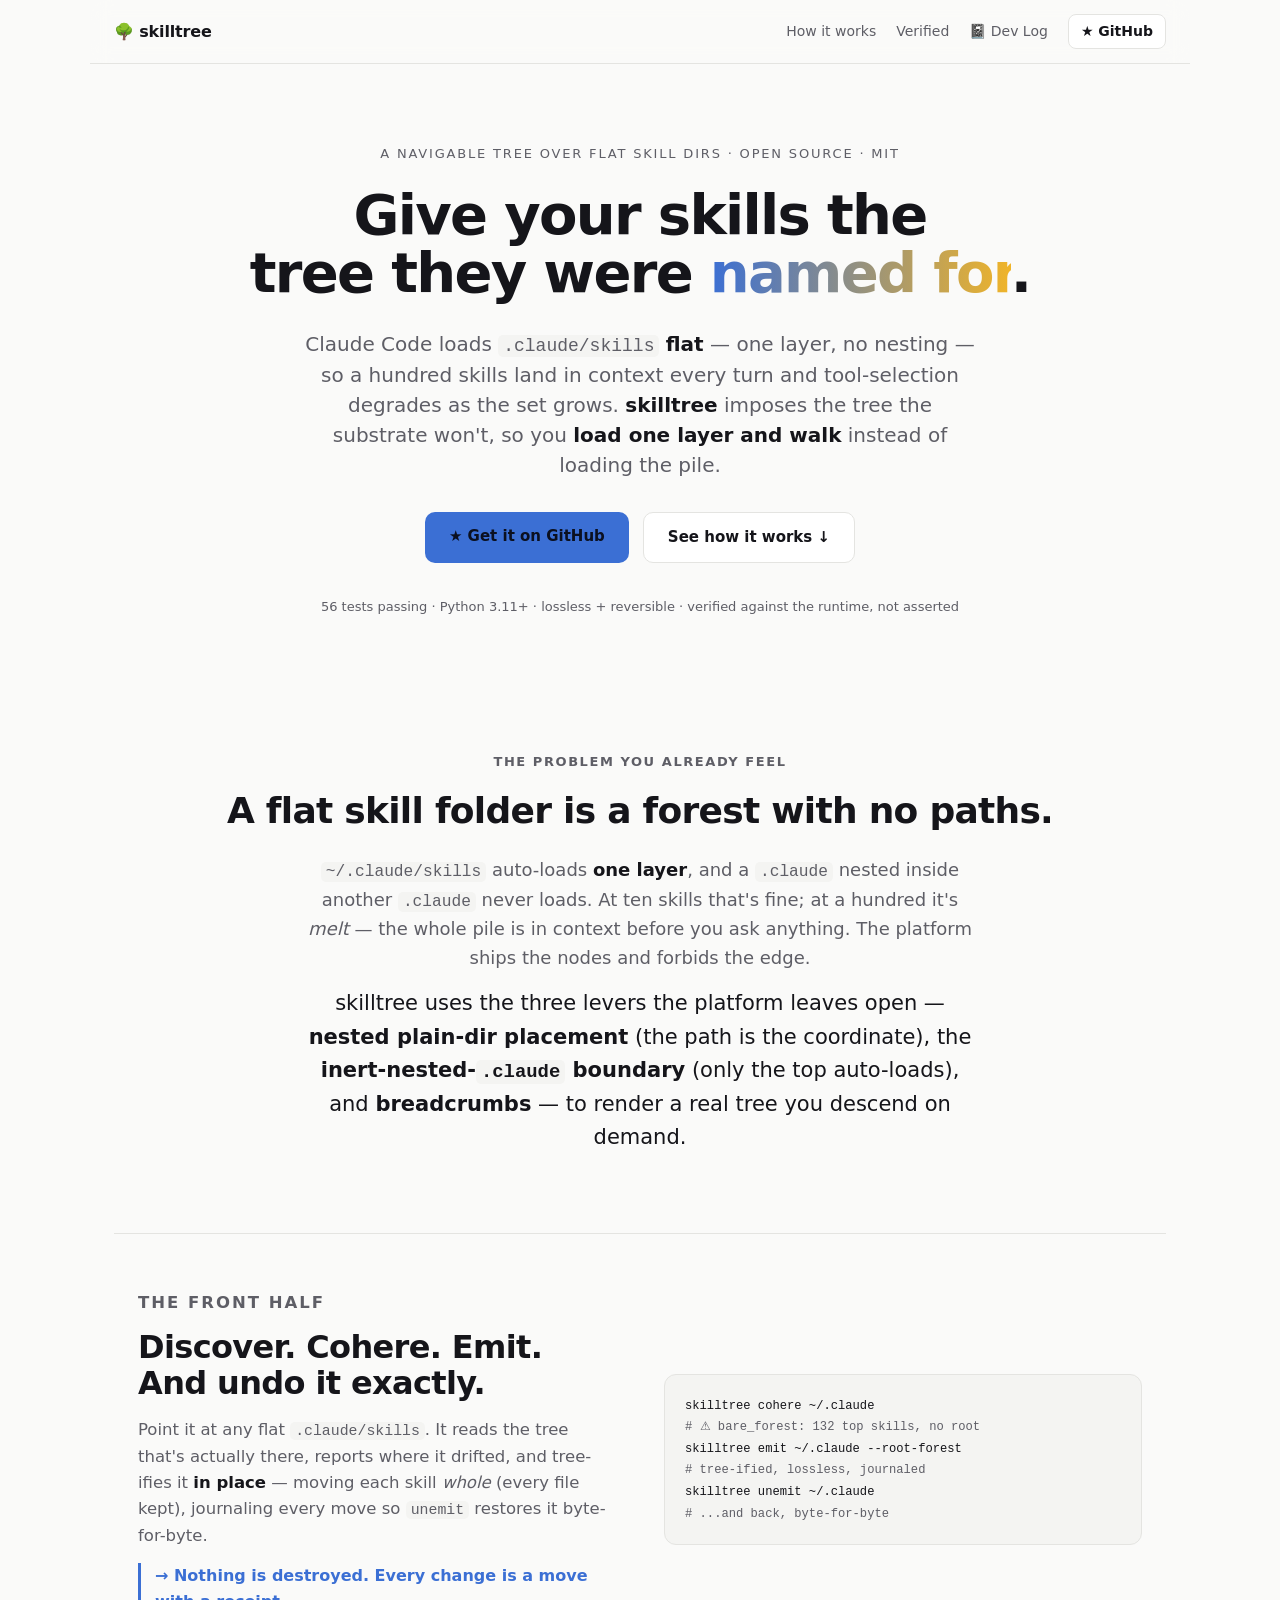
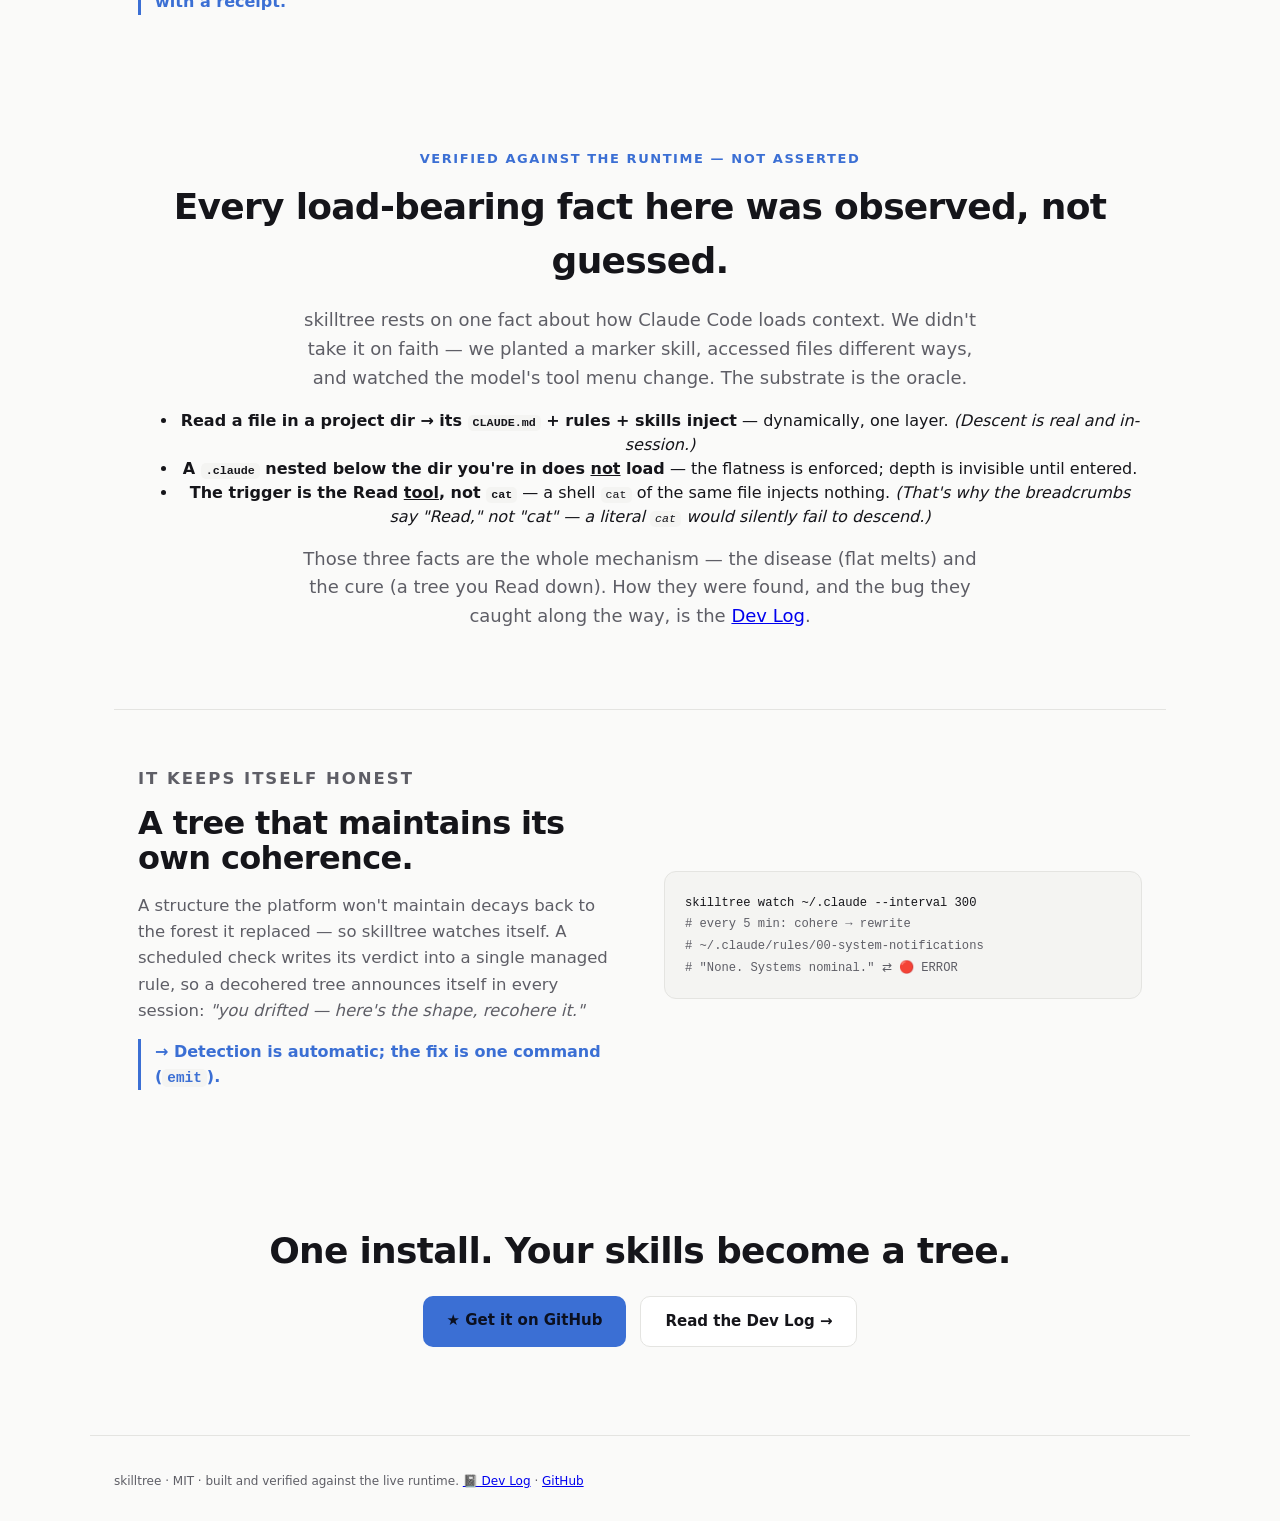
==== site/index.html @ a42d917c "Add site: landing page + Dev Log (the metaformal-test build story) A static site (reuses the design " ====
<!DOCTYPE html>
<html lang="en">
<head>
  <meta charset="utf-8"/>
  <meta name="viewport" content="width=device-width, initial-scale=1"/>
  <title>skilltree — give your skills the tree they were named for</title>
  <meta name="description" content="Claude Code loads .claude/skills flat — one layer, no nesting — so a big skill library melts into context every turn. skilltree imposes the tree the substrate won't, and keeps it coherent."/>
  <link rel="stylesheet" href="style.css"/>
</head>
<body>

  <nav class="topnav">
    <a class="brand" href="index.html">🌳 skilltree</a>
    <div class="topnav-links">
      <a href="#how">How it works</a>
      <a href="#verified">Verified</a>
      <a href="blog.html">📓 Dev Log</a>
      <a class="gh" href="https://github.com/sancovp/skilltree" target="_blank" rel="noopener">★ GitHub</a>
    </div>
  </nav>

  <!-- ── HERO ───────────────────────────────────────────────────── -->
  <header class="hero">
    <p class="eyebrow">A navigable tree over flat skill dirs · open source · MIT</p>
    <h1 class="hero-h1">Give your skills the<br/>tree they were <span class="grad">named for</span>.</h1>
    <p class="hero-sub">
      Claude Code loads <code>.claude/skills</code> <b>flat</b> — one layer, no nesting — so a hundred
      skills land in context every turn and tool-selection degrades as the set grows. <b>skilltree</b>
      imposes the tree the substrate won't, so you <b>load one layer and walk</b> instead of loading the pile.
    </p>
    <div class="cta-row">
      <a class="btn btn-primary" href="https://github.com/sancovp/skilltree" target="_blank" rel="noopener">★ Get it on GitHub</a>
      <a class="btn btn-ghost" href="#how">See how it works ↓</a>
    </div>
    <p class="proof-line">56 tests passing · Python 3.11+ · lossless + reversible · verified against the runtime, not asserted</p>
  </header>

  <main>

    <!-- ── THE TURN ─────────────────────────────────────────────── -->
    <section class="band turn" id="how">
      <p class="kicker">The problem you already feel</p>
      <h2 class="band-h">A flat skill folder is a forest with no paths.</h2>
      <p class="lede">
        <code>~/.claude/skills</code> auto-loads <b>one layer</b>, and a <code>.claude</code> nested inside
        another <code>.claude</code> never loads. At ten skills that's fine; at a hundred it's <i>melt</i> —
        the whole pile is in context before you ask anything. The platform ships the nodes and forbids the edge.
      </p>
      <p class="lede big">
        skilltree uses the three levers the platform leaves open — <b>nested plain-dir placement</b> (the path
        is the coordinate), the <b>inert-nested-<code>.claude</code> boundary</b> (only the top auto-loads), and
        <b>breadcrumbs</b> — to render a real tree you descend on demand.
      </p>
    </section>

    <!-- ── THE FIX ──────────────────────────────────────────────── -->
    <section class="feat">
      <div class="feat-text">
        <p class="kicker">The front half</p>
        <h2>Discover. Cohere. Emit.<br/>And undo it exactly.</h2>
        <p>
          Point it at any flat <code>.claude/skills</code>. It reads the tree that's actually there,
          reports where it drifted, and tree-ifies it <b>in place</b> — moving each skill <i>whole</i>
          (every file kept), journaling every move so <code>unemit</code> restores it byte-for-byte.
        </p>
        <p class="benefit-tag">→ Nothing is destroyed. Every change is a move with a receipt.</p>
      </div>
      <div class="feat-code">
<pre><code>skilltree cohere ~/.claude
<span class="cmt"># ⚠ bare_forest: 132 top skills, no root</span>
skilltree emit ~/.claude --root-forest
<span class="cmt"># tree-ified, lossless, journaled</span>
skilltree unemit ~/.claude
<span class="cmt"># ...and back, byte-for-byte</span></code></pre>
      </div>
    </section>

    <!-- ── VERIFIED ─────────────────────────────────────────────── -->
    <section class="band" id="verified">
      <p class="kicker">Verified against the runtime — not asserted</p>
      <h2 class="band-h">Every load-bearing fact here was observed, not guessed.</h2>
      <p class="lede">
        skilltree rests on one fact about how Claude Code loads context. We didn't take it on faith —
        we planted a marker skill, accessed files different ways, and watched the model's tool menu change.
        The substrate is the oracle.
      </p>
      <ul class="checklist">
        <li><b>Read a file in a project dir → its <code>CLAUDE.md</code> + rules + skills inject</b> — dynamically, one layer. <i>(Descent is real and in-session.)</i></li>
        <li><b>A <code>.claude</code> nested below the dir you're in does <u>not</u> load</b> — the flatness is enforced; depth is invisible until entered.</li>
        <li><b>The trigger is the Read <u>tool</u>, not <code>cat</code></b> — a shell <code>cat</code> of the same file injects nothing. <i>(That's why the breadcrumbs say "Read," not "cat" — a literal <code>cat</code> would silently fail to descend.)</i></li>
      </ul>
      <p class="lede">
        Those three facts are the whole mechanism — the disease (flat melts) and the cure (a tree you Read down).
        How they were found, and the bug they caught along the way, is the <a href="blog.html">Dev Log</a>.
      </p>
    </section>

    <!-- ── SELF-MANAGEMENT ──────────────────────────────────────── -->
    <section class="feat">
      <div class="feat-text">
        <p class="kicker">It keeps itself honest</p>
        <h2>A tree that maintains its own coherence.</h2>
        <p>
          A structure the platform won't maintain decays back to the forest it replaced — so skilltree
          watches itself. A scheduled check writes its verdict into a single managed rule, so a
          decohered tree announces itself in every session: <i>"you drifted — here's the shape, recohere it."</i>
        </p>
        <p class="benefit-tag">→ Detection is automatic; the fix is one command (<code>emit</code>).</p>
      </div>
      <div class="feat-code">
<pre><code>skilltree watch ~/.claude --interval 300
<span class="cmt"># every 5 min: cohere → rewrite</span>
<span class="cmt"># ~/.claude/rules/00-system-notifications</span>
<span class="cmt"># "None. Systems nominal." ⇄ 🔴 ERROR</span></code></pre>
      </div>
    </section>

    <!-- ── CTA ──────────────────────────────────────────────────── -->
    <section class="band cta-band">
      <h2 class="band-h">One install. Your skills become a tree.</h2>
      <div class="cta-row">
        <a class="btn btn-primary" href="https://github.com/sancovp/skilltree" target="_blank" rel="noopener">★ Get it on GitHub</a>
        <a class="btn btn-ghost" href="blog.html">Read the Dev Log →</a>
      </div>
    </section>

  </main>

  <footer>
    <p>skilltree · MIT · built and verified against the live runtime. <a href="blog.html">📓 Dev Log</a> · <a href="https://github.com/sancovp/skilltree" target="_blank" rel="noopener">GitHub</a></p>
  </footer>

</body>
</html>
---- site/style.css ----
:root {
  --bg: #0f1014; --panel: #16181f; --panel2: #1c1f28; --border: #2a2e3a;
  --text: #e8e8ec; --muted: #9a9ca6; --accent: #6ea8fe;
  --done: #16a34a; --prog: #3b6fd4; --plan: #6b6f7a;
}
@media (prefers-color-scheme: light) {
  :root { --bg:#fafaf9; --panel:#fff; --panel2:#f4f4f2; --border:#e4e4e1;
          --text:#15151a; --muted:#5e5e66; --accent:#3b6fd4; }
}
:root { --gold:#f0b429; --glyphbg:#15110a; }
* { box-sizing: border-box; }
body {
  margin: 0; background: var(--bg); color: var(--text);
  font-family: ui-sans-serif, system-ui, -apple-system, "Segoe UI", Roboto, sans-serif;
  line-height: 1.5;
}
main { max-width: 1100px; margin: 0 auto; padding: 24px; }

/* ── Top nav ──────────────────────────────────────────────────── */
.topnav {
  position: sticky; top: 0; z-index: 50;
  display: flex; align-items: center; justify-content: space-between;
  max-width: 1100px; margin: 0 auto; padding: 14px 24px;
  background: color-mix(in srgb, var(--bg) 82%, transparent);
  backdrop-filter: blur(10px); border-bottom: 1px solid var(--border);
}
.topnav .brand { font-weight: 800; font-size: 16px; color: var(--text); text-decoration: none; letter-spacing: -0.01em; }
.topnav-links { display: flex; align-items: center; gap: 20px; }
.topnav-links a { color: var(--muted); text-decoration: none; font-size: 14px; }
.topnav-links a:hover { color: var(--text); }
.topnav-links a.gh {
  color: var(--text); font-weight: 700; border: 1px solid var(--border);
  border-radius: 8px; padding: 6px 12px; background: var(--panel);
}
.topnav-links a.gh:hover { border-color: var(--accent); }

/* ── Hero ─────────────────────────────────────────────────────── */
.hero { max-width: 920px; margin: 0 auto; padding: 80px 24px 48px; text-align: center; }
.eyebrow { font-size: 13px; text-transform: uppercase; letter-spacing: .14em; color: var(--muted); margin: 0 0 22px; }
.hero-h1 { margin: 0; font-size: 56px; line-height: 1.05; font-weight: 800; letter-spacing: -0.03em; }
.grad { background: linear-gradient(90deg, var(--accent), var(--gold)); -webkit-background-clip: text; background-clip: text; color: transparent; }
.hero-sub { margin: 26px auto 32px; max-width: 680px; font-size: 20px; line-height: 1.5; color: var(--muted); }
.hero-sub b { color: var(--text); }
.cta-row { display: flex; gap: 14px; justify-content: center; flex-wrap: wrap; }
.btn { display: inline-block; text-decoration: none; font-weight: 700; font-size: 15px; padding: 13px 24px; border-radius: 10px; transition: transform .12s, border-color .12s, background .12s; }
.btn:hover { transform: translateY(-2px); }
.btn-primary { background: var(--accent); color: #0b1020; }
.btn-ghost { background: var(--panel); color: var(--text); border: 1px solid var(--border); }
.btn-ghost:hover { border-color: var(--accent); }
.btn-gold { background: var(--gold); color: #1a1405; margin-top: 8px; }
.proof-line { margin: 34px 0 0; font-size: 13px; color: var(--muted); }

/* ── Bands & sections ─────────────────────────────────────────── */
.kicker { font-size: 13px; text-transform: uppercase; letter-spacing: .12em; color: var(--accent); font-weight: 700; margin: 0 0 12px; }
.kicker.gold { color: var(--gold); }
.band { text-align: center; padding: 64px 24px; }
.band-h { font-size: 36px; font-weight: 800; letter-spacing: -0.02em; margin: 0 0 18px; color: var(--text); text-transform: none; }
.lede { max-width: 680px; margin: 0 auto 14px; font-size: 18px; color: var(--muted); line-height: 1.6; }
.lede.big { font-size: 21px; color: var(--text); }
.lede b { color: var(--text); }
.turn .kicker { color: var(--muted); }

/* feature rows */
.feat { display: grid; grid-template-columns: 1fr 1fr; gap: 48px; align-items: center; padding: 56px 24px; border-top: 1px solid var(--border); }
.feat.alt .feat-text { order: 2; }
.feat-text h2 { font-size: 32px; font-weight: 800; letter-spacing: -0.02em; line-height: 1.1; margin: 0 0 16px; color: var(--text); text-transform: none; }
.feat-text p { font-size: 16.5px; color: var(--muted); margin: 0 0 14px; line-height: 1.6; }
.feat-text p b { color: var(--text); }
.benefit-tag { font-size: 16px !important; color: var(--accent) !important; font-weight: 600; border-left: 3px solid var(--accent); padding-left: 14px; }
.benefit-tag.gold { color: var(--gold) !important; border-color: var(--gold); }
.feat-code pre { background: var(--panel2); border: 1px solid var(--border); border-radius: 12px; padding: 20px; overflow-x: auto; font-size: 13.5px; line-height: 1.6; margin: 0; }
.feat-code code { background: none; padding: 0; font-family: ui-monospace, SFMono-Regular, Menlo, monospace; }
.cmt { color: var(--muted); }

/* ── GlyphSteer band (the standout) ───────────────────────────── */
.glyph-band { background: var(--glyphbg); border-top: 1px solid #3a2e12; border-bottom: 1px solid #3a2e12; padding: 80px 24px; margin: 24px 0; }
.glyph-inner { max-width: 880px; margin: 0 auto; text-align: center; }
.glyph-h { font-size: 44px; font-weight: 800; letter-spacing: -0.02em; line-height: 1.08; margin: 0 0 22px; color: #fdf6e3; text-transform: none; }
.glyph-lede { max-width: 700px; margin: 0 auto 36px; font-size: 19px; line-height: 1.6; color: #cdbf9a; }
.glyph-lede b { color: #fdf6e3; } .glyph-lede i { color: var(--gold); font-style: normal; }
.glyph-stat { margin: 0 auto 40px; }
.stat-num { font-size: 52px; font-weight: 800; letter-spacing: -0.02em; background: linear-gradient(90deg, var(--gold), #ffe39a); -webkit-background-clip: text; background-clip: text; color: transparent; }
.stat-lbl { font-size: 14px; color: #b8a878; margin-top: 6px; line-height: 1.5; }
.glyph-cards { display: grid; grid-template-columns: repeat(3, 1fr); gap: 16px; margin: 0 0 32px; text-align: left; }
.gcard { background: rgba(240,180,41,.06); border: 1px solid #3a2e12; border-radius: 12px; padding: 18px; }
.gc-top { font-weight: 800; color: var(--gold); font-size: 15px; margin-bottom: 8px; }
.gcard p { margin: 0; font-size: 14px; color: #cdbf9a; line-height: 1.55; }

/* ── Proof grid ───────────────────────────────────────────────── */
.proof .proof-grid { display: grid; grid-template-columns: repeat(4, 1fr); gap: 24px; max-width: 820px; margin: 0 auto; }
.pf-num { font-size: 40px; font-weight: 800; color: var(--accent); letter-spacing: -0.02em; }
.pf-lbl { font-size: 13px; color: var(--muted); margin-top: 4px; }

/* ── Section heads for dynamic blocks ─────────────────────────── */
.sec-head { display: flex; align-items: baseline; justify-content: space-between; border-top: 1px solid var(--border); padding-top: 28px; }
.sec-title { font-size: 28px; font-weight: 800; letter-spacing: -0.02em; color: var(--text); text-transform: none; margin: 36px 0 18px; }
.sec-head .sec-title { margin: 0; }
.updated { margin: 0; font-size: 13px; color: var(--muted); }

/* ── Final CTA ────────────────────────────────────────────────── */
.finalcta { border-top: 1px solid var(--border); }
.install { display: inline-block; text-align: left; background: var(--panel2); border: 1px solid var(--border); border-radius: 12px; padding: 18px 22px; margin: 8px 0 28px; font-size: 14px; }
.install code { background: none; padding: 0; }

header { max-width: 1100px; margin: 0 auto; padding: 56px 24px 8px; }
h1 { margin: 0; font-size: 40px; font-weight: 800; letter-spacing: -0.02em; }
.tagline { margin: 6px 0 2px; font-size: 18px; color: var(--muted); }
h2.legacy { font-size: 14px; text-transform: uppercase; letter-spacing: .12em; color: var(--muted); margin: 32px 0 14px; }

@media (max-width: 720px) {
  .hero-h1 { font-size: 40px; }
  .glyph-h { font-size: 32px; }
  .feat { grid-template-columns: 1fr; gap: 24px; }
  .feat.alt .feat-text { order: 0; }
  .glyph-cards, .proof .proof-grid { grid-template-columns: 1fr; }
}

.roadmap { display: grid; grid-template-columns: repeat(auto-fit, minmax(210px, 1fr)); gap: 16px; }
.card {
  background: var(--panel); border: 1px solid var(--border); border-radius: 14px;
  padding: 18px; position: relative; overflow: hidden;
}
.card::before { content: ""; position: absolute; left: 0; top: 0; bottom: 0; width: 4px; background: var(--bar); }
.card .pid { font-size: 12px; font-weight: 800; letter-spacing: .08em; color: var(--bar); }
.card h3 { margin: 4px 0 8px; font-size: 18px; }
.card .blurb { color: var(--muted); font-size: 13px; margin: 0 0 12px; }
.card ul { margin: 0; padding-left: 18px; }
.card li { font-size: 13px; margin: 3px 0; }
.pill {
  position: absolute; right: 16px; top: 16px; font-size: 10.5px; font-weight: 700;
  color: #fff; background: var(--bar); border-radius: 10px; padding: 3px 9px;
}
.s-done { --bar: var(--done); } .s-in_progress { --bar: var(--prog); } .s-planned { --bar: var(--plan); }

.changelog { display: flex; flex-direction: column; gap: 14px; }
.entry { background: var(--panel); border: 1px solid var(--border); border-radius: 12px; padding: 14px 18px; }
.entry .ver { font-weight: 800; } .entry .date { color: var(--muted); font-size: 13px; margin-left: 8px; }
.entry ul { margin: 8px 0 0; padding-left: 18px; } .entry li { font-size: 14px; margin: 2px 0; }

footer { max-width: 1100px; margin: 0 auto; padding: 24px; color: var(--muted); font-size: 12px; border-top: 1px solid var(--border); }
code { background: var(--panel2); padding: 1px 5px; border-radius: 5px; font-size: .9em; }

/* ── The Hive Log (blog) ─────────────────────────────────────────── */
.nav { margin: 0 0 10px; font-size: 13px; }
.nav a { color: var(--accent); text-decoration: none; }
.nav a:hover { text-decoration: underline; }
.bloglist { display: grid; grid-template-columns: repeat(auto-fit, minmax(260px, 1fr)); gap: 16px; }
.blogcard {
  display: block; background: var(--panel); border: 1px solid var(--border);
  border-radius: 14px; padding: 18px; text-decoration: none; color: var(--text);
  transition: border-color .15s, transform .15s;
}
.blogcard:hover { border-color: var(--accent); transform: translateY(-2px); }
.bnum { font-size: 12px; font-weight: 800; letter-spacing: .08em; color: var(--accent); }
.blogcard h3 { margin: 4px 0 8px; font-size: 18px; }
.dek { color: var(--muted); font-size: 13.5px; margin: 0 0 12px; }
.bmeta { color: var(--muted); font-size: 12px; margin: 0; }
.tag {
  display: inline-block; margin-left: 6px; font-size: 10.5px; font-weight: 700;
  color: var(--accent); background: var(--panel2); border-radius: 8px; padding: 2px 7px;
}
.post { max-width: 760px; margin: 0 auto; }
.ptitle { text-transform: none; letter-spacing: -0.01em; font-size: 30px; font-weight: 800;
          color: var(--text); margin: 6px 0 4px; }
.pbody { margin-top: 20px; font-size: 16px; }
.pbody h3 { font-size: 19px; margin: 26px 0 8px; }
.pbody p { margin: 12px 0; }
.pbody ul { padding-left: 20px; } .pbody li { margin: 5px 0; }
.pbody pre {
  background: var(--panel2); border: 1px solid var(--border); border-radius: 10px;
  padding: 14px; overflow-x: auto; font-size: 13px; line-height: 1.45;
}
.pbody pre code { background: none; padding: 0; }
.pbody blockquote {
  margin: 16px 0; padding: 8px 16px; border-left: 3px solid var(--accent);
  color: var(--muted); font-style: italic;
}
.pbody .bb { color: var(--accent); font-weight: 700; }
.pnav { display: flex; justify-content: space-between; gap: 12px; margin-top: 36px;
        padding-top: 18px; border-top: 1px solid var(--border); }
.pnav a { color: var(--accent); text-decoration: none; font-size: 13px; max-width: 48%; }
.pnav-r { text-align: right; margin-left: auto; }
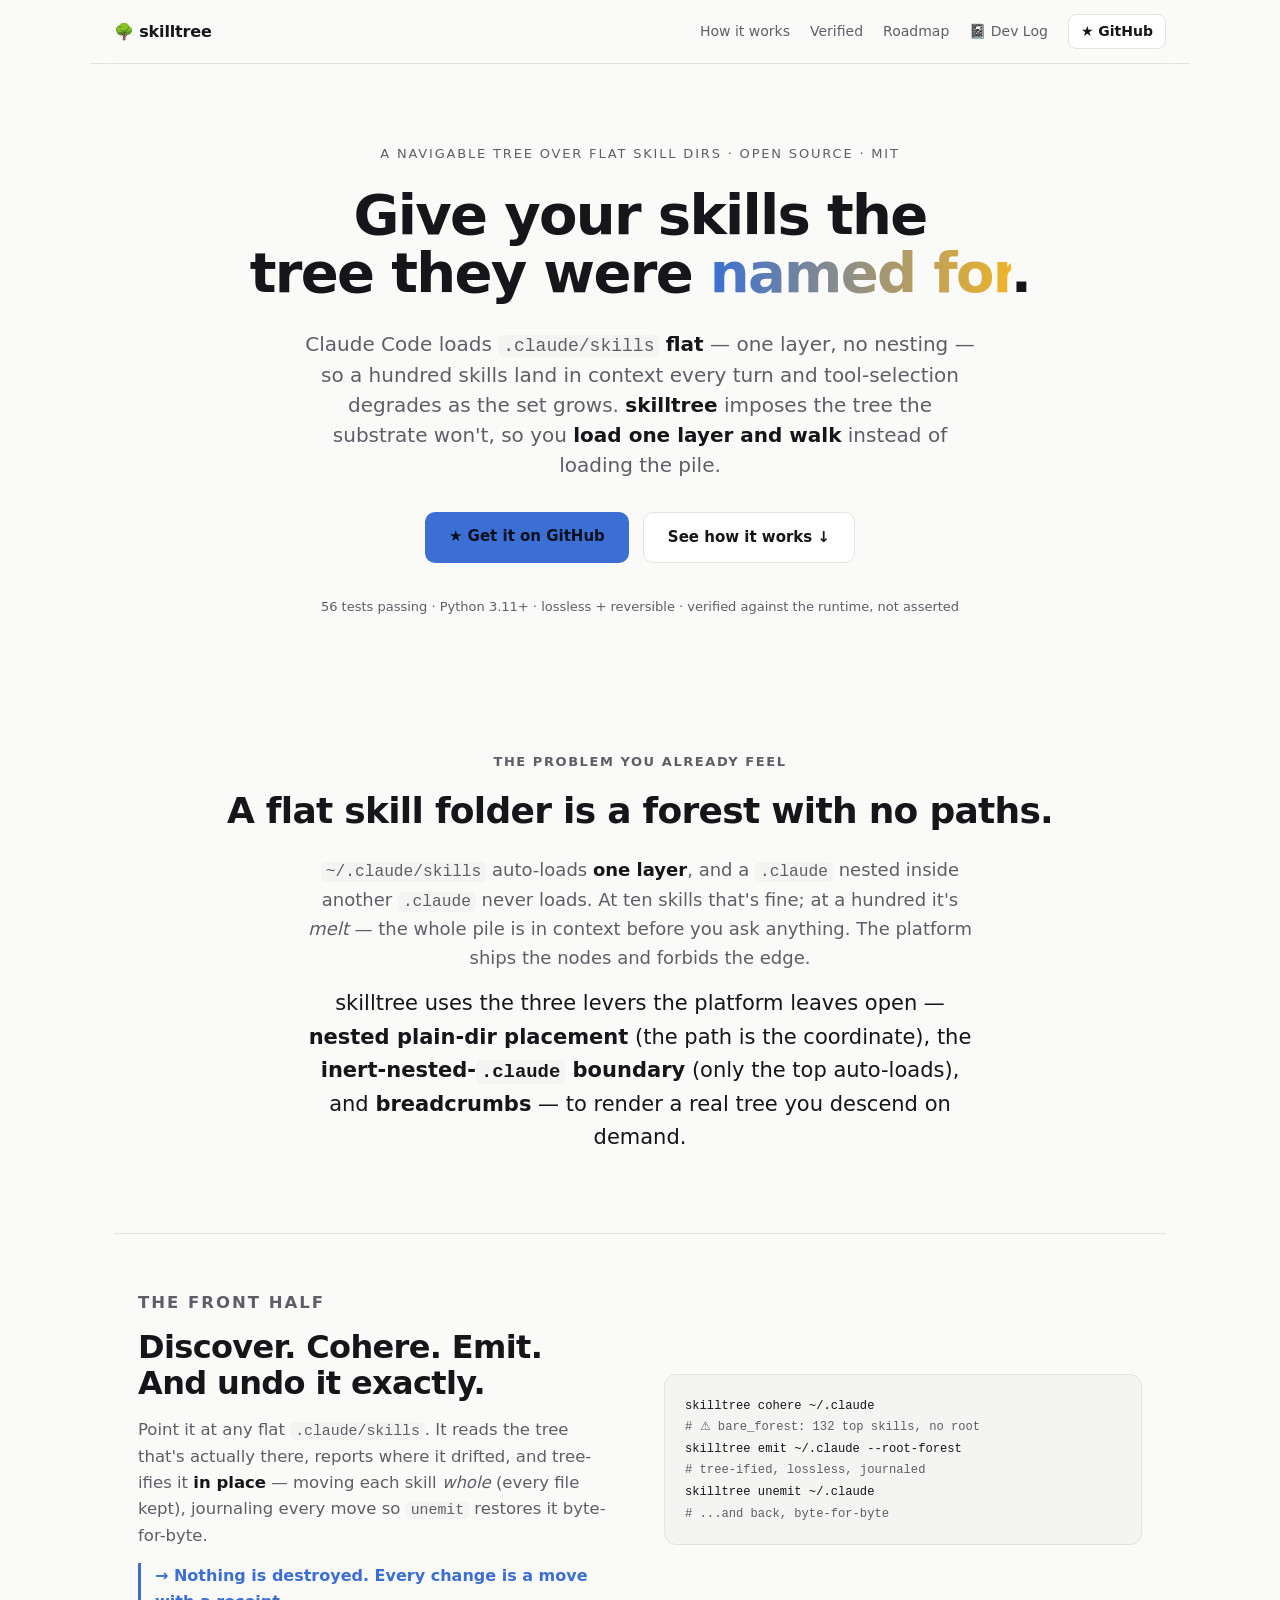
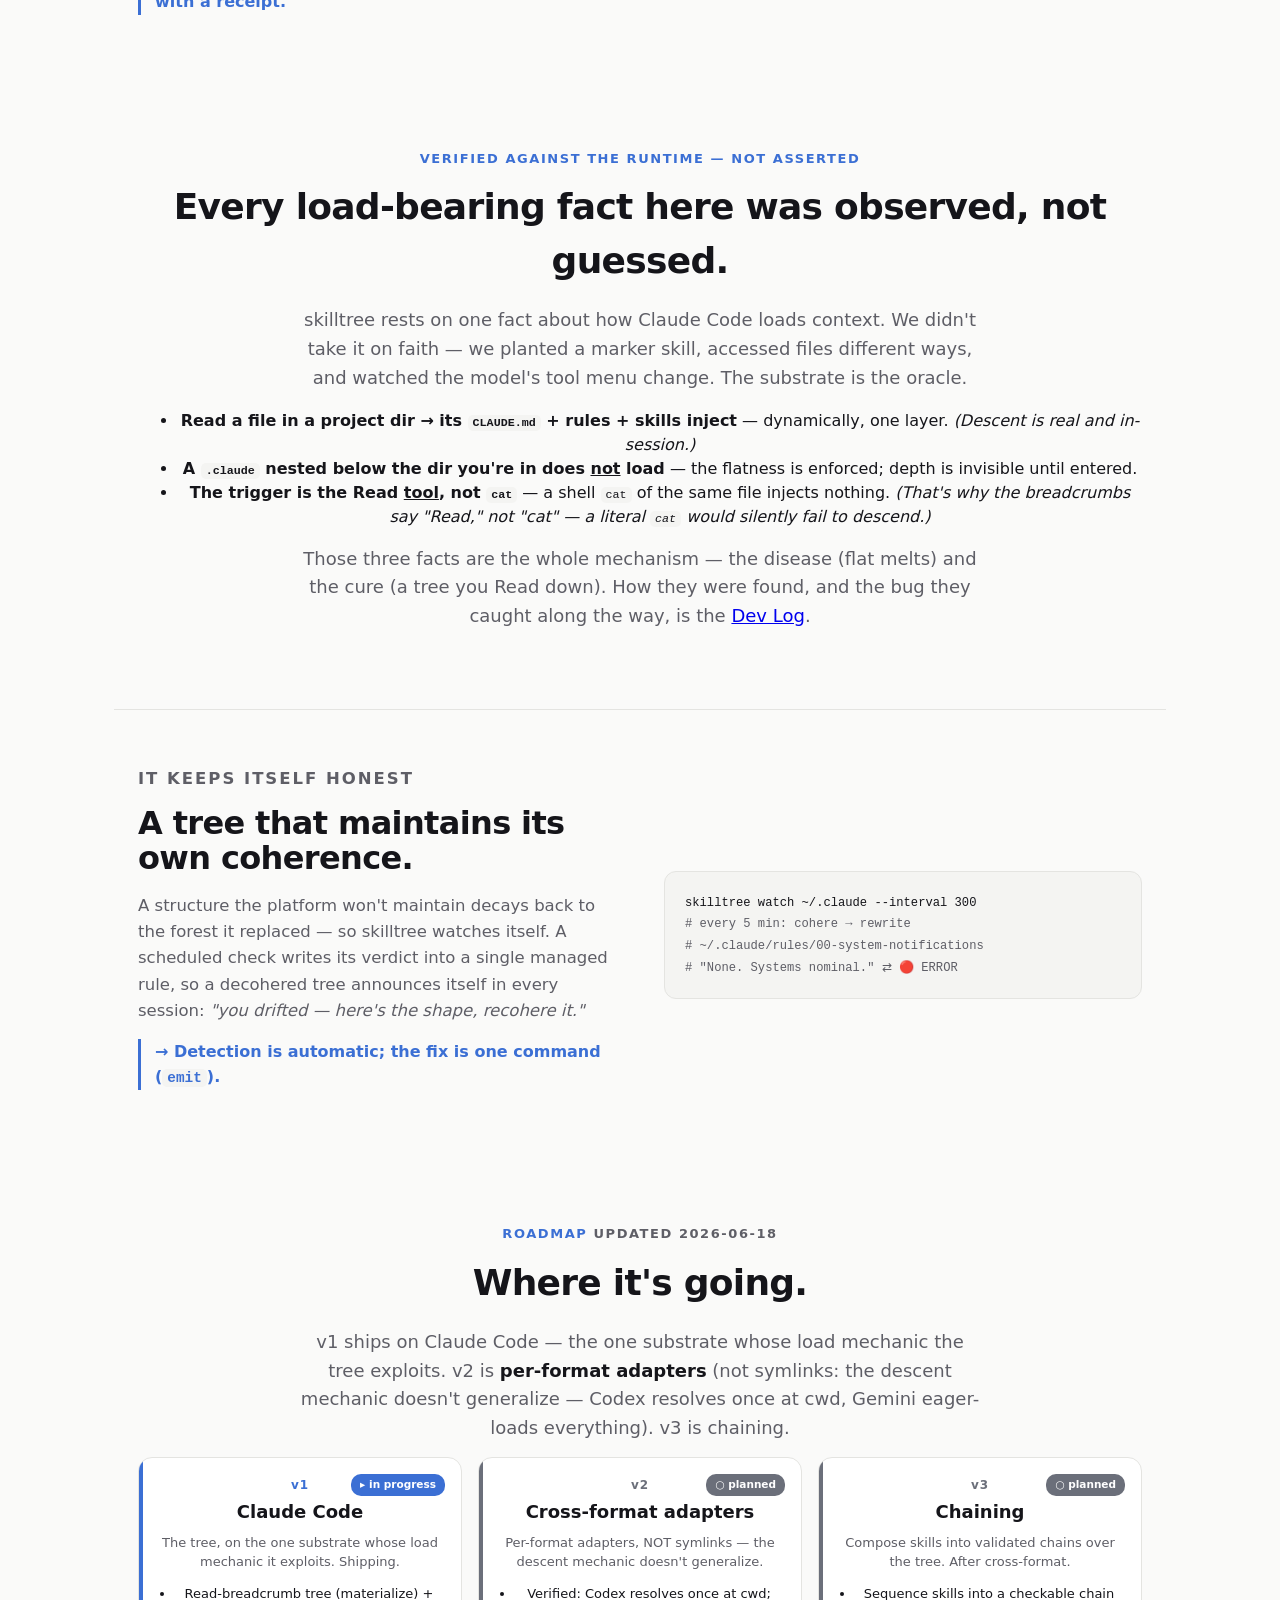
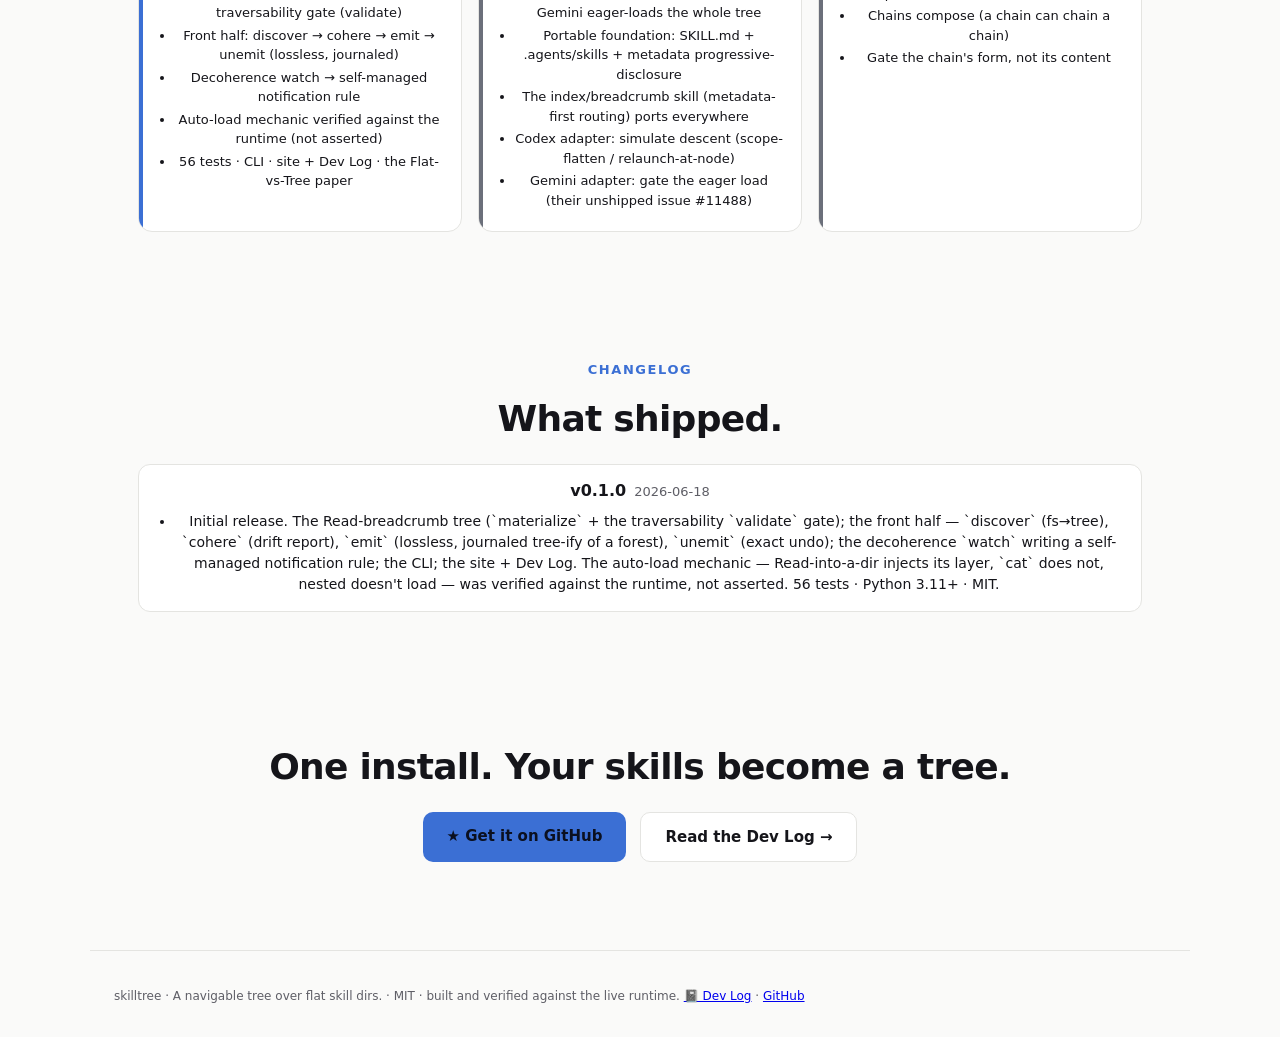
==== commit 09a1fd38: "Wire the single-source roadmap system (ported from chaincompiler) roadmap.json is now the single sou" ====
--- a/site/index.html
+++ b/site/index.html
@@ -14,6 +14,7 @@
     <div class="topnav-links">
       <a href="#how">How it works</a>
       <a href="#verified">Verified</a>
+      <a href="#roadmap-sec">Roadmap</a>
       <a href="blog.html">📓 Dev Log</a>
       <a class="gh" href="https://github.com/sancovp/skilltree" target="_blank" rel="noopener">★ GitHub</a>
     </div>
@@ -115,6 +116,25 @@
       </div>
     </section>
 
+    <!-- ── ROADMAP ──────────────────────────────────────────────── -->
+    <section class="band" id="roadmap-sec">
+      <p class="kicker">Roadmap <span id="updated" class="updated"></span></p>
+      <h2 class="band-h">Where it's going.</h2>
+      <p class="lede">
+        v1 ships on Claude Code — the one substrate whose load mechanic the tree exploits. v2 is
+        <b>per-format adapters</b> (not symlinks: the descent mechanic doesn't generalize — Codex resolves
+        once at cwd, Gemini eager-loads everything). v3 is chaining.
+      </p>
+      <div id="roadmap" class="roadmap"></div>
+    </section>
+
+    <!-- ── CHANGELOG ────────────────────────────────────────────── -->
+    <section class="band" id="changelog-sec">
+      <p class="kicker">Changelog</p>
+      <h2 class="band-h">What shipped.</h2>
+      <div id="changelog" class="changelog"></div>
+    </section>
+
     <!-- ── CTA ──────────────────────────────────────────────────── -->
     <section class="band cta-band">
       <h2 class="band-h">One install. Your skills become a tree.</h2>
@@ -127,8 +147,9 @@
   </main>
 
   <footer>
-    <p>skilltree · MIT · built and verified against the live runtime. <a href="blog.html">📓 Dev Log</a> · <a href="https://github.com/sancovp/skilltree" target="_blank" rel="noopener">GitHub</a></p>
+    <p><span id="project">skilltree</span> · <span id="tagline"></span> · MIT · built and verified against the live runtime. <a href="blog.html">📓 Dev Log</a> · <a href="https://github.com/sancovp/skilltree" target="_blank" rel="noopener">GitHub</a></p>
   </footer>
 
+  <script src="app.js"></script>
 </body>
 </html>
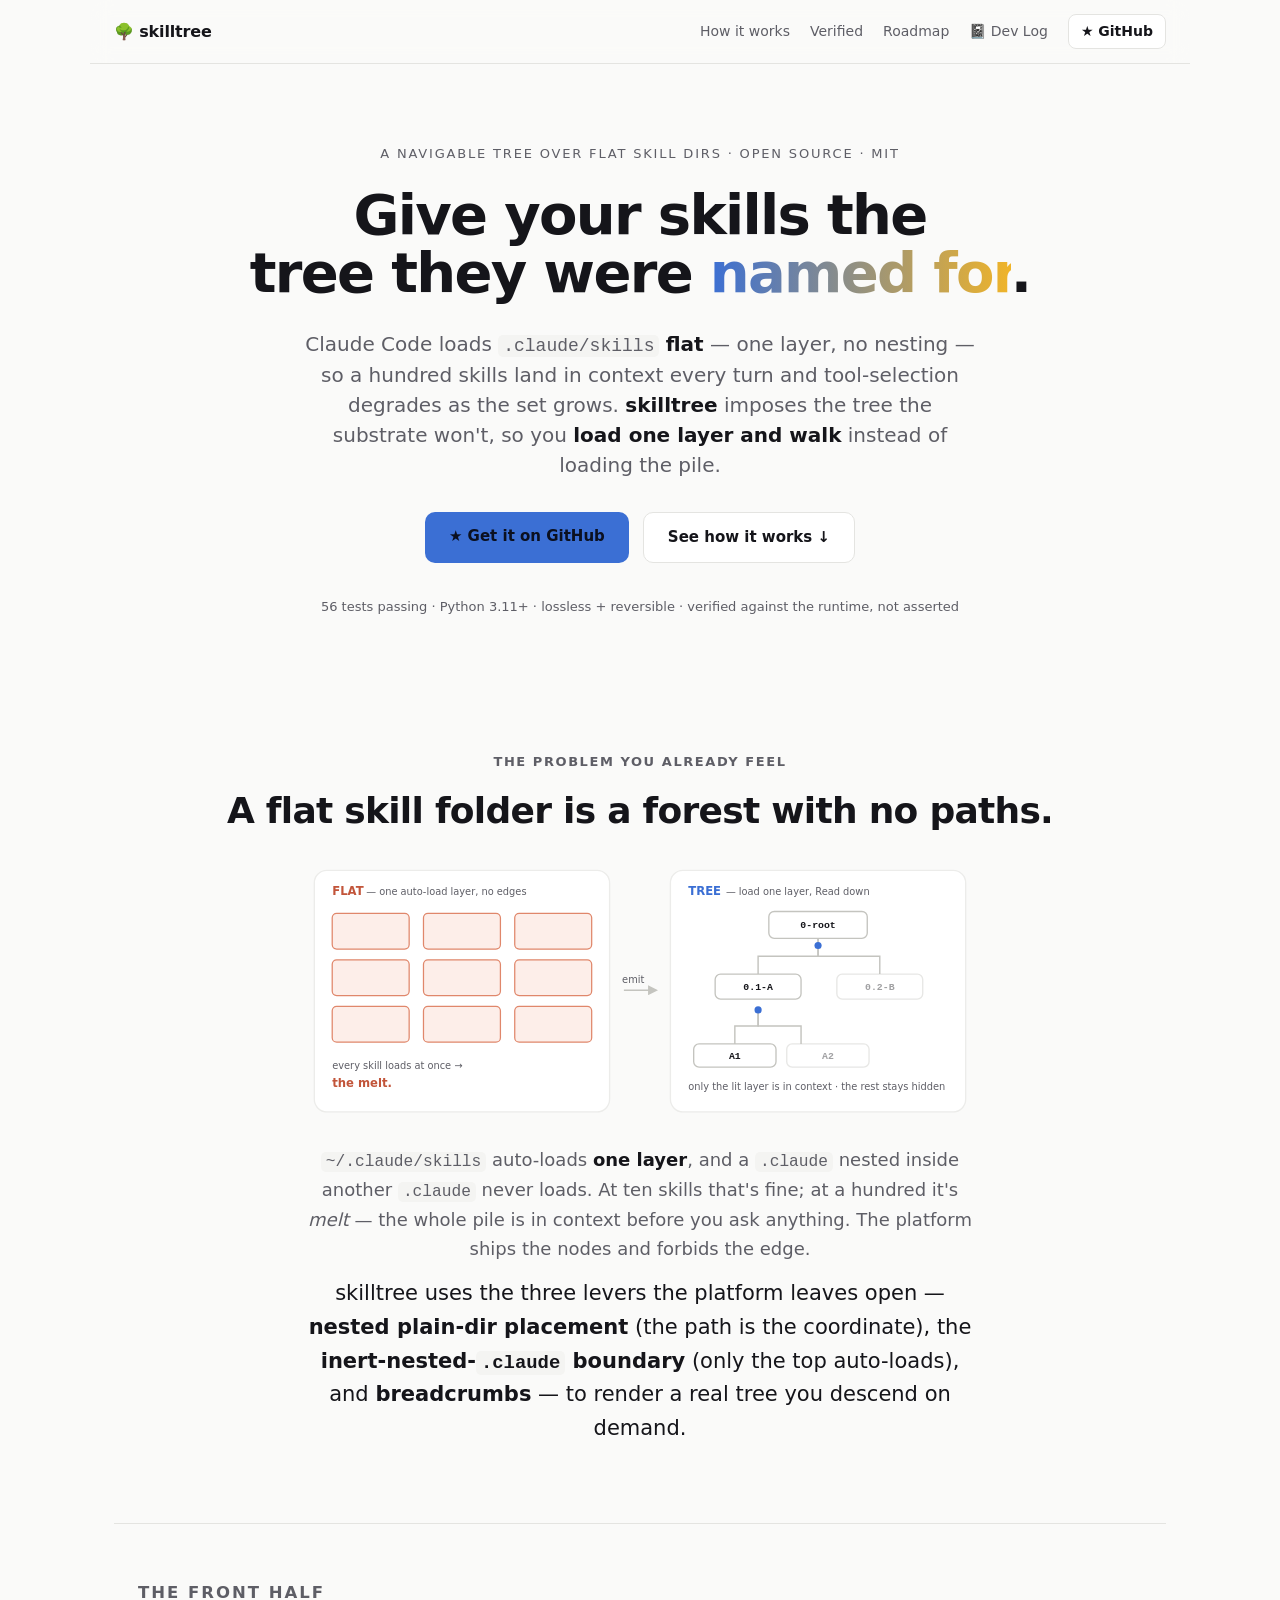
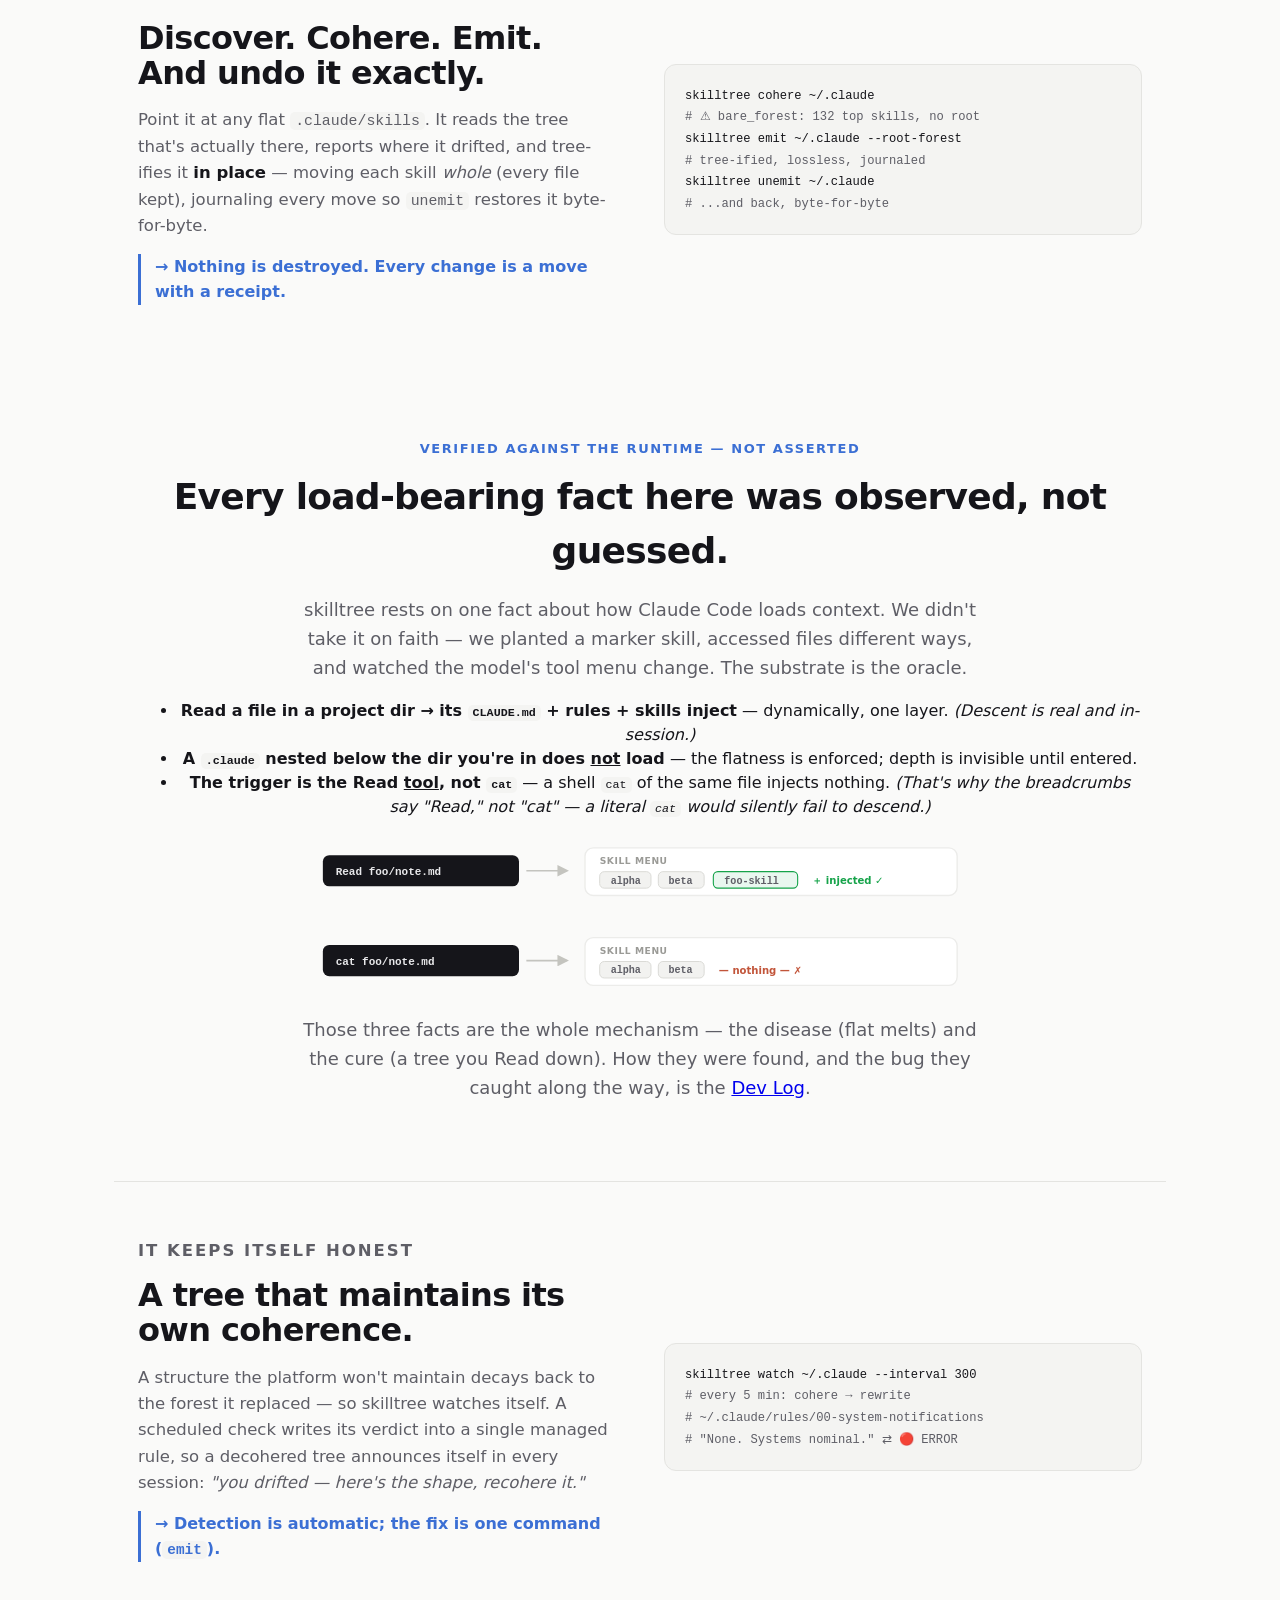
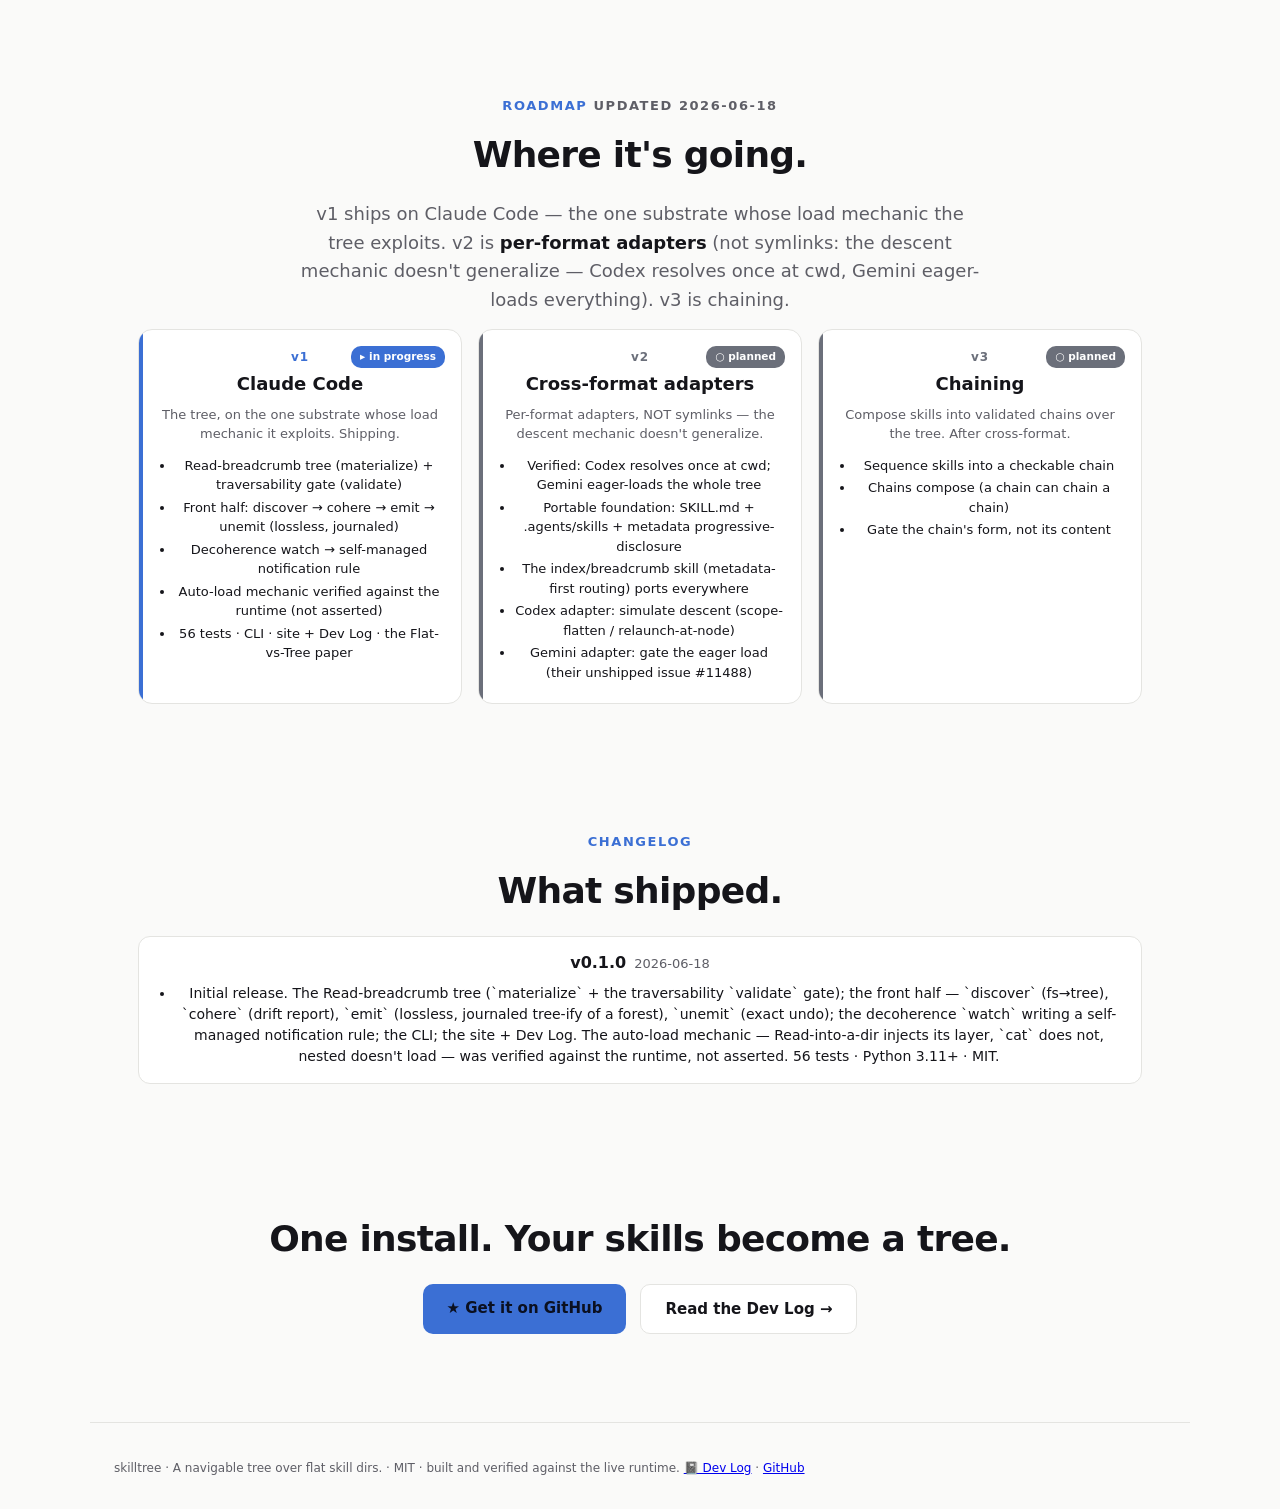
==== commit c10f46eb: "Add SVG animations: the flat→tree melt/descent + the Read-vs-cat trigger Two self-contained animated" ====
--- a/site/index.html
+++ b/site/index.html
@@ -42,6 +42,103 @@
     <section class="band turn" id="how">
       <p class="kicker">The problem you already feel</p>
       <h2 class="band-h">A flat skill folder is a forest with no paths.</h2>
+
+      <svg viewBox="0 0 760 320" xmlns="http://www.w3.org/2000/svg" role="img"
+           aria-label="Left: flat skill folders all loading at once (the melt). Right: a tree where only one layer is lit and you Read down to descend."
+           style="width:100%;max-width:680px;display:block;margin:8px auto 4px;">
+        <style>
+          .ttl{font:700 13px ui-sans-serif,system-ui,sans-serif}
+          .cap{font:500 11px ui-sans-serif,system-ui,sans-serif;fill:#5e5e66}
+          .nlbl{font:600 11px ui-monospace,SFMono-Regular,Menlo,monospace;fill:#15151a}
+          .panel{fill:#ffffff;stroke:#ececea;stroke-width:1.5;rx:14}
+          .edge{stroke:#c4c4bf;stroke-width:1.6;fill:none}
+          /* FLAT — every box pulses together = everything active = melt */
+          .flat{fill:#fdeee9;stroke:#e0876b;stroke-width:1.4;rx:5;animation:melt 1.6s ease-in-out infinite}
+          @keyframes melt{0%,100%{opacity:.3}50%{opacity:1}}
+          .a1{animation-delay:0s}.a2{animation-delay:.18s}.a3{animation-delay:.42s}
+          .a4{animation-delay:.66s}.a5{animation-delay:.12s}.a6{animation-delay:.54s}
+          .a7{animation-delay:.30s}.a8{animation-delay:.72s}.a9{animation-delay:.6s}
+          /* TREE — the lit layer descends: root → child → grandchild, on a 5s loop */
+          .node{fill:#ffffff;stroke:#c4c4bf;stroke-width:1.5;rx:6}
+          .dim{opacity:.4}
+          .litA{animation:litA 5s ease-in-out infinite}
+          .litB{animation:litB 5s ease-in-out infinite}
+          .litC{animation:litC 5s ease-in-out infinite}
+          @keyframes litA{0%,18%{fill:#eef4ff;stroke:#3b6fd4;stroke-width:2.2}30%,100%{fill:#fff;stroke:#c4c4bf;stroke-width:1.5}}
+          @keyframes litB{0%,24%{fill:#fff;stroke:#c4c4bf}34%,52%{fill:#eef4ff;stroke:#3b6fd4;stroke-width:2.2}62%,100%{fill:#fff;stroke:#c4c4bf;stroke-width:1.5}}
+          @keyframes litC{0%,58%{fill:#fff;stroke:#c4c4bf}68%,88%{fill:#eef4ff;stroke:#3b6fd4;stroke-width:2.2}100%{fill:#fff;stroke:#c4c4bf}}
+          /* the "Read" pulse traveling down the active spine */
+          .pulse{fill:#3b6fd4}
+          .pR1{animation:p1 5s ease-in-out infinite}
+          .pR2{animation:p2 5s ease-in-out infinite}
+          @keyframes p1{0%,20%{opacity:0;transform:translateY(0)}24%{opacity:1}30%{opacity:1;transform:translateY(38px)}34%,100%{opacity:0}}
+          @keyframes p2{0%,52%{opacity:0;transform:translateY(0)}56%{opacity:1}62%{opacity:1;transform:translateY(36px)}66%,100%{opacity:0}}
+          .rdlbl{font:700 10px ui-sans-serif,system-ui,sans-serif;fill:#3b6fd4;opacity:0}
+          .rd1{animation:rd1 5s ease-in-out infinite}.rd2{animation:rd2 5s ease-in-out infinite}
+          @keyframes rd1{0%,20%{opacity:0}26%,30%{opacity:1}36%,100%{opacity:0}}
+          @keyframes rd2{0%,52%{opacity:0}58%,62%{opacity:1}68%,100%{opacity:0}}
+          @media (prefers-reduced-motion:reduce){*{animation:none!important}.litA{fill:#eef4ff;stroke:#3b6fd4}}
+        </style>
+
+        <!-- ── FLAT panel ── -->
+        <rect class="panel" x="16" y="16" width="330" height="270"/>
+        <text class="ttl" x="36" y="44" fill="#c2553a">FLAT</text>
+        <text class="cap" x="74" y="44">— one auto-load layer, no edges</text>
+        <g>
+          <rect class="flat a1" x="36"  y="64"  width="86" height="40"/>
+          <rect class="flat a2" x="138" y="64"  width="86" height="40"/>
+          <rect class="flat a3" x="240" y="64"  width="86" height="40"/>
+          <rect class="flat a4" x="36"  y="116" width="86" height="40"/>
+          <rect class="flat a5" x="138" y="116" width="86" height="40"/>
+          <rect class="flat a6" x="240" y="116" width="86" height="40"/>
+          <rect class="flat a7" x="36"  y="168" width="86" height="40"/>
+          <rect class="flat a8" x="138" y="168" width="86" height="40"/>
+          <rect class="flat a9" x="240" y="168" width="86" height="40"/>
+        </g>
+        <text class="cap" x="36" y="238">every skill loads at once →</text>
+        <text class="ttl" x="36" y="258" fill="#c2553a">the melt.</text>
+
+        <!-- ── divider ── -->
+        <path class="edge" d="M362 150 h36" marker-end="url(#arr)"/>
+        <text class="cap" x="360" y="142" font-weight="700">emit</text>
+
+        <!-- ── TREE panel ── -->
+        <rect class="panel" x="414" y="16" width="330" height="270"/>
+        <text class="ttl" x="434" y="44" fill="#3b6fd4">TREE</text>
+        <text class="cap" x="476" y="44">— load one layer, Read down</text>
+
+        <!-- edges -->
+        <path class="edge" d="M579 92 V112 H512 V132"/>
+        <path class="edge" d="M579 92 V112 H648 V132"/>
+        <path class="edge" d="M512 170 V190 H486 V210"/>
+        <path class="edge" d="M512 170 V190 H560 V210"/>
+
+        <!-- root (lit first) -->
+        <rect class="node litA" x="524" y="62" width="110" height="30"/>
+        <text class="nlbl" x="579" y="81" text-anchor="middle">0-root</text>
+        <!-- children: A lit second, B stays dim (hidden-until-entered) -->
+        <rect class="node litB" x="464" y="132" width="96" height="28"/>
+        <text class="nlbl" x="512" y="150" text-anchor="middle">0.1-A</text>
+        <g class="dim"><rect class="node" x="600" y="132" width="96" height="28"/>
+          <text class="nlbl" x="648" y="150" text-anchor="middle">0.2-B</text></g>
+        <!-- grandchildren: A1 lit third, A2 dim -->
+        <rect class="node litC" x="440" y="210" width="92" height="26"/>
+        <text class="nlbl" x="486" y="227" text-anchor="middle">A1</text>
+        <g class="dim"><rect class="node" x="544" y="210" width="92" height="26"/>
+          <text class="nlbl" x="590" y="227" text-anchor="middle">A2</text></g>
+
+        <!-- Read pulses + labels -->
+        <circle class="pulse pR1" cx="579" cy="100" r="4"/>
+        <text class="rdlbl rd1" x="600" y="118">Read ↓</text>
+        <circle class="pulse pR2" cx="512" cy="172" r="4"/>
+        <text class="rdlbl rd2" x="430" y="196">Read ↓</text>
+
+        <text class="cap" x="434" y="262">only the lit layer is in context · the rest stays hidden</text>
+
+        <defs><marker id="arr" viewBox="0 0 10 10" refX="8" refY="5" markerWidth="7" markerHeight="7" orient="auto">
+          <path d="M0 0 L10 5 L0 10 z" fill="#c4c4bf"/></marker></defs>
+      </svg>
+
       <p class="lede">
         <code>~/.claude/skills</code> auto-loads <b>one layer</b>, and a <code>.claude</code> nested inside
         another <code>.claude</code> never loads. At ten skills that's fine; at a hundred it's <i>melt</i> —
@@ -90,6 +187,49 @@
         <li><b>A <code>.claude</code> nested below the dir you're in does <u>not</u> load</b> — the flatness is enforced; depth is invisible until entered.</li>
         <li><b>The trigger is the Read <u>tool</u>, not <code>cat</code></b> — a shell <code>cat</code> of the same file injects nothing. <i>(That's why the breadcrumbs say "Read," not "cat" — a literal <code>cat</code> would silently fail to descend.)</i></li>
       </ul>
+
+      <svg viewBox="0 0 720 196" xmlns="http://www.w3.org/2000/svg" role="img"
+           aria-label="Reading a file with the Read tool injects that directory's skill into the menu; a shell cat of the same file injects nothing."
+           style="width:100%;max-width:660px;display:block;margin:6px auto 2px;">
+        <style>
+          .cmd{fill:#15151a;rx:7}
+          .cmdt{font:600 12px ui-monospace,SFMono-Regular,Menlo,monospace;fill:#e8e8ea}
+          .menu{fill:#ffffff;stroke:#ececea;stroke-width:1.5;rx:9}
+          .mt{font:700 10px ui-sans-serif,system-ui,sans-serif;fill:#9a9a96;letter-spacing:.06em}
+          .chip{rx:5}.chipbase{fill:#f2f2f0;stroke:#d8d8d4;stroke-width:1}
+          .chipt{font:600 11px ui-monospace,Menlo,monospace;fill:#5e5e66}
+          .arrow{stroke:#c4c4bf;stroke-width:1.8;fill:none}
+          .res{font:700 11px ui-sans-serif,system-ui,sans-serif}
+          .inject,.injt,.okmark{animation:inj 3.2s ease-in-out infinite}
+          @keyframes inj{0%,28%{opacity:0;transform:translateX(-5px)}45%,88%{opacity:1;transform:translateX(0)}100%{opacity:0;transform:translateX(-5px)}}
+          .noflash{animation:nof 3.2s ease-in-out infinite}
+          @keyframes nof{0%,40%{opacity:0}52%,80%{opacity:1}100%{opacity:0}}
+          @media (prefers-reduced-motion:reduce){*{animation:none!important}.inject,.injt,.okmark{opacity:1}}
+        </style>
+        <!-- Read lane: injects a skill -->
+        <rect class="cmd" x="14" y="22" width="214" height="34"/>
+        <text class="cmdt" x="28" y="44">Read  foo/note.md</text>
+        <path class="arrow" d="M236 39 h44" marker-end="url(#ar2)"/>
+        <rect class="menu" x="300" y="14" width="406" height="52"/>
+        <text class="mt" x="316" y="32">SKILL MENU</text>
+        <rect class="chip chipbase" x="316" y="40" width="56" height="18"/><text class="chipt" x="328" y="53">alpha</text>
+        <rect class="chip chipbase" x="380" y="40" width="50" height="18"/><text class="chipt" x="391" y="53">beta</text>
+        <rect class="chip inject" x="440" y="40" width="92" height="18" fill="#e9f7ef" stroke="#16a34a" stroke-width="1.2"/>
+        <text class="chipt injt" x="452" y="53" fill="#16a34a">foo-skill</text>
+        <text class="res okmark" x="548" y="54" fill="#16a34a">＋ injected ✓</text>
+        <!-- cat lane: nothing -->
+        <rect class="cmd" x="14" y="120" width="214" height="34"/>
+        <text class="cmdt" x="28" y="142">cat   foo/note.md</text>
+        <path class="arrow" d="M236 137 h44" marker-end="url(#ar2)"/>
+        <rect class="menu" x="300" y="112" width="406" height="52"/>
+        <text class="mt" x="316" y="130">SKILL MENU</text>
+        <rect class="chip chipbase" x="316" y="138" width="56" height="18"/><text class="chipt" x="328" y="151">alpha</text>
+        <rect class="chip chipbase" x="380" y="138" width="50" height="18"/><text class="chipt" x="391" y="151">beta</text>
+        <text class="res noflash" x="446" y="152" fill="#c2553a">— nothing — ✗</text>
+        <defs><marker id="ar2" viewBox="0 0 10 10" refX="8" refY="5" markerWidth="7" markerHeight="7" orient="auto">
+          <path d="M0 0 L10 5 L0 10 z" fill="#c4c4bf"/></marker></defs>
+      </svg>
+
       <p class="lede">
         Those three facts are the whole mechanism — the disease (flat melts) and the cure (a tree you Read down).
         How they were found, and the bug they caught along the way, is the <a href="blog.html">Dev Log</a>.
